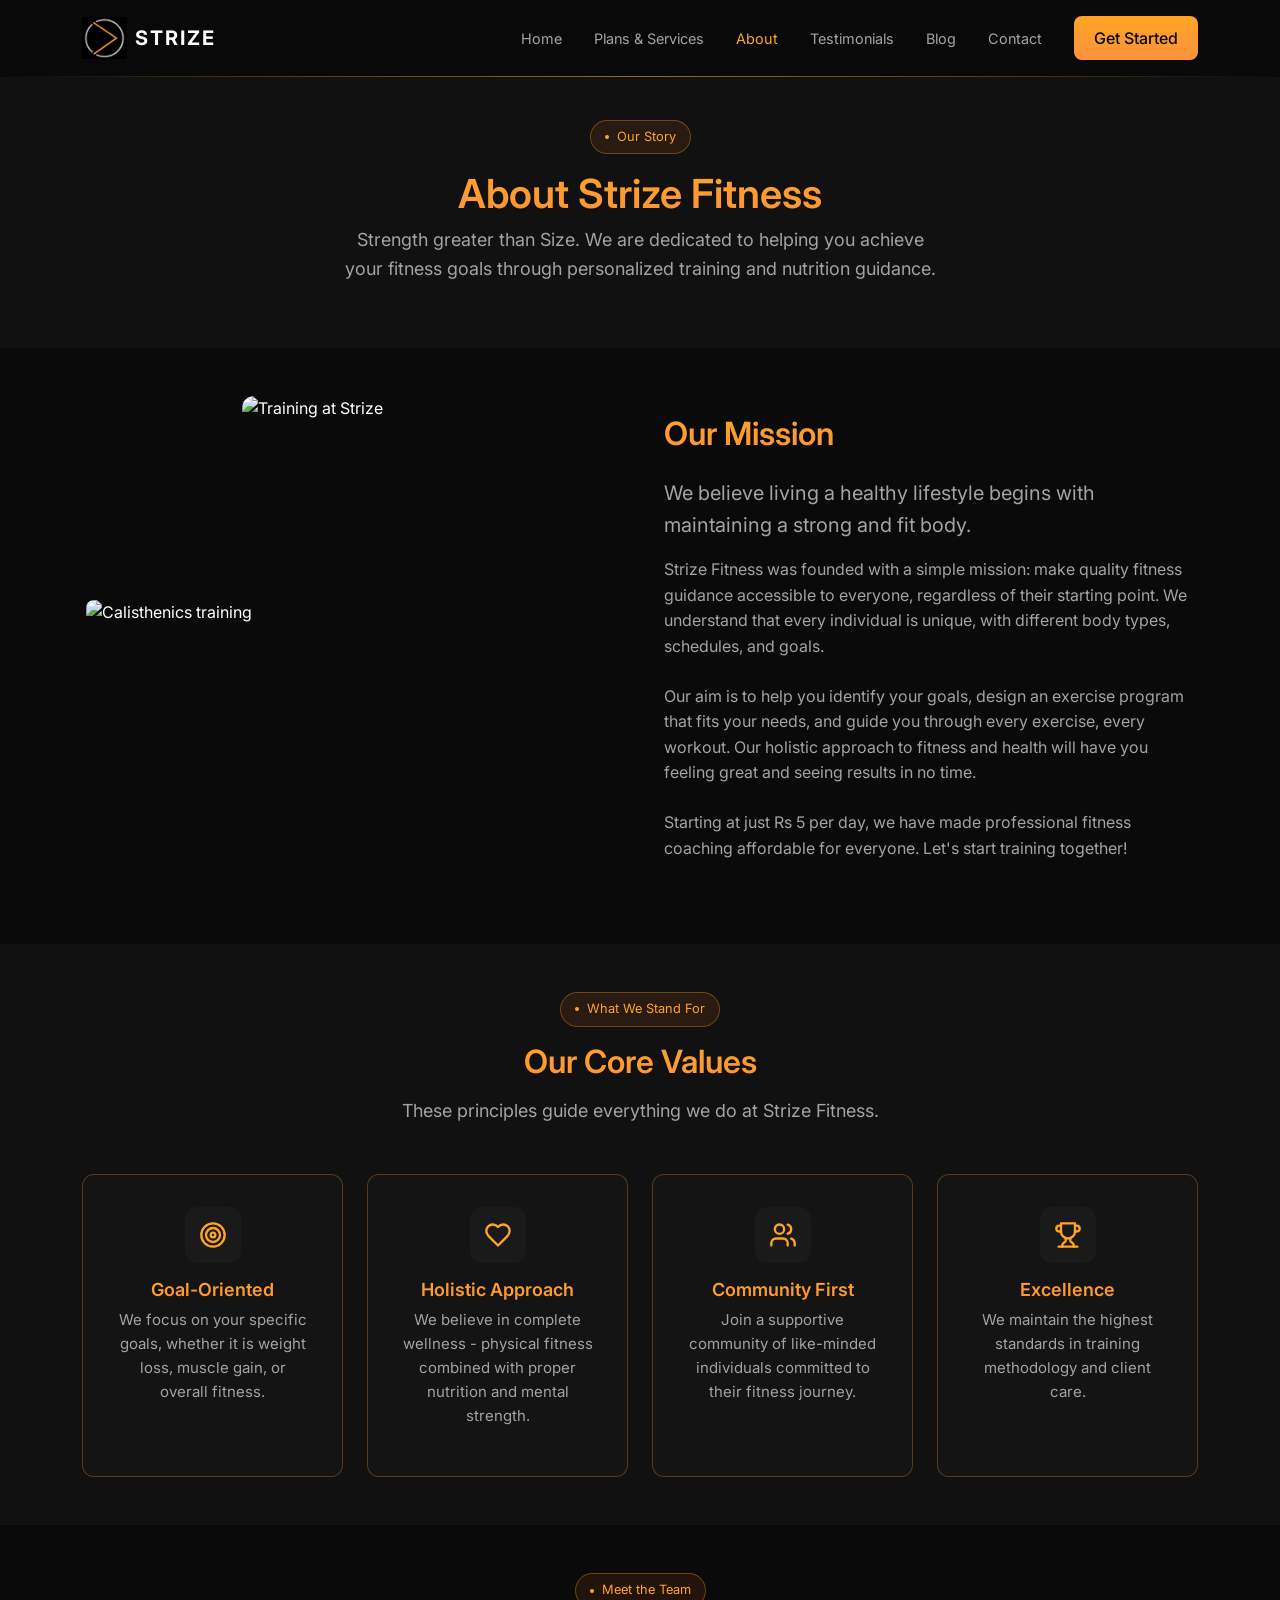
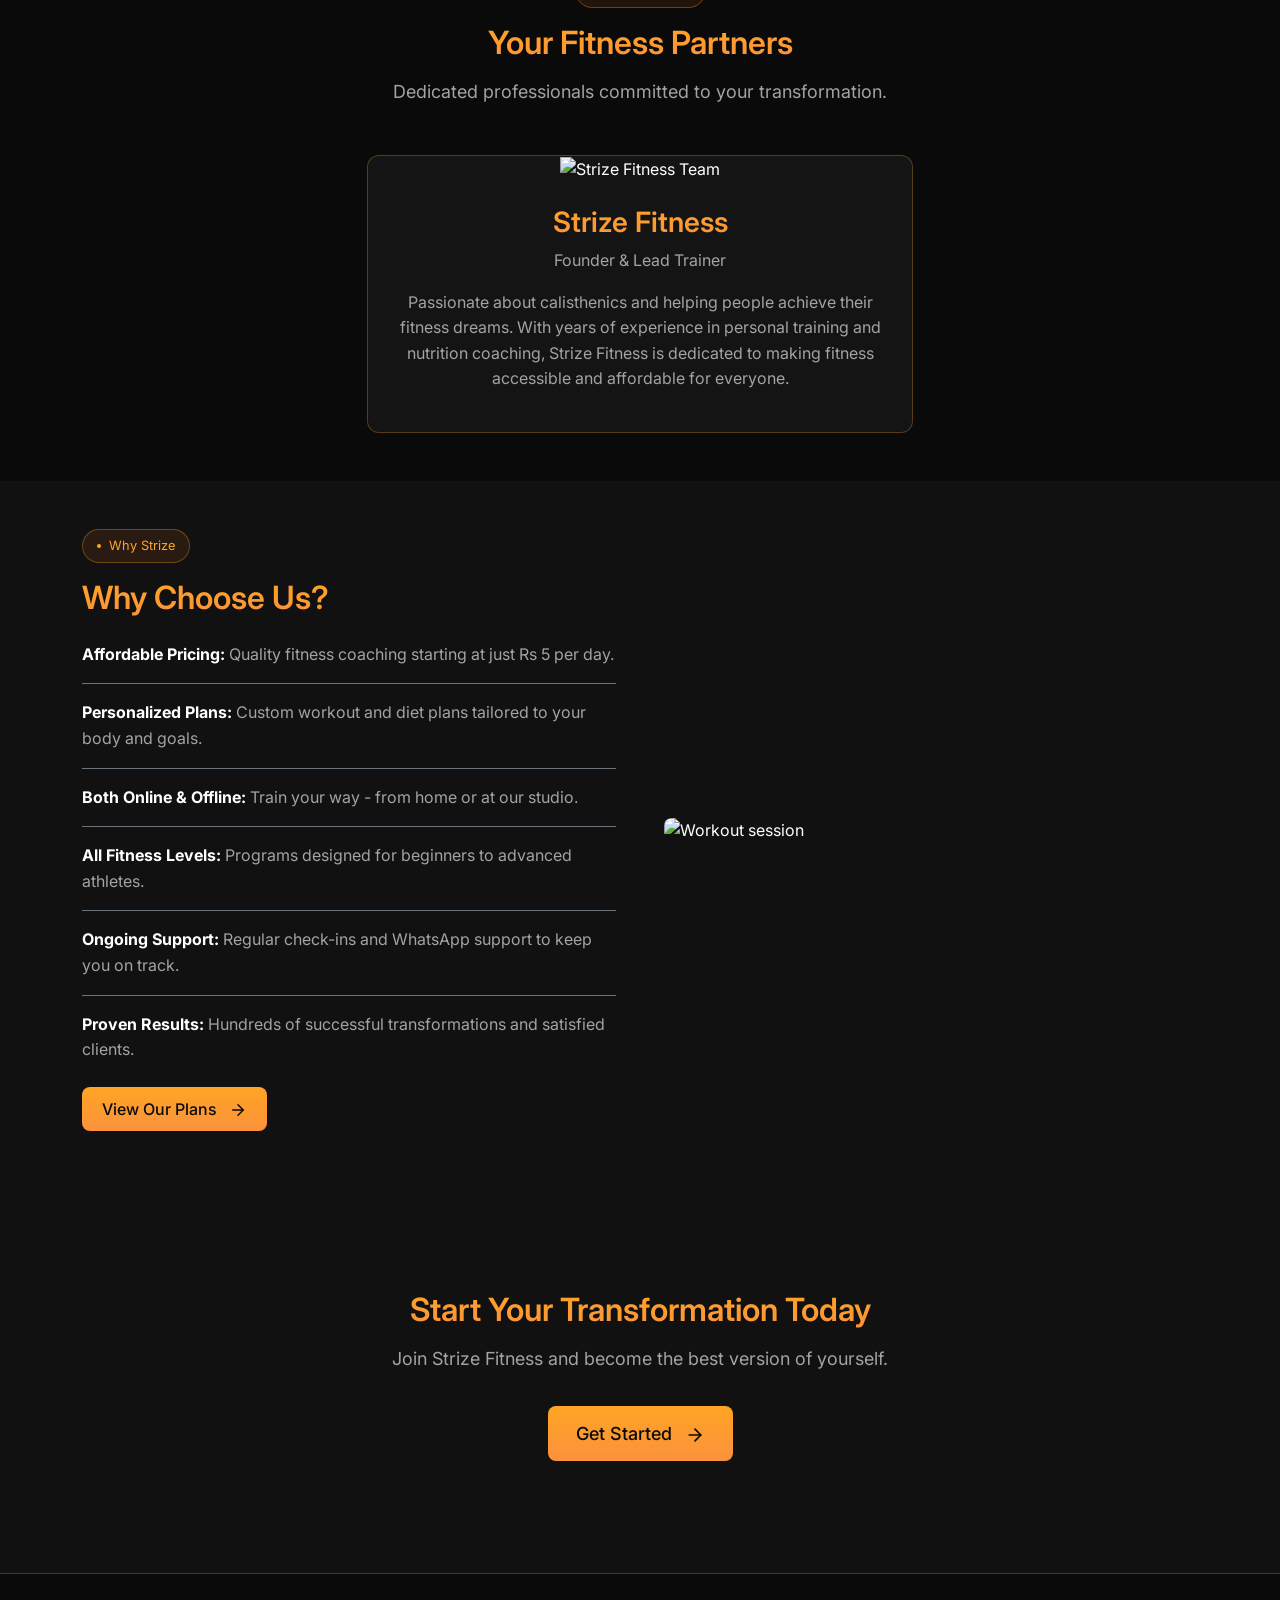
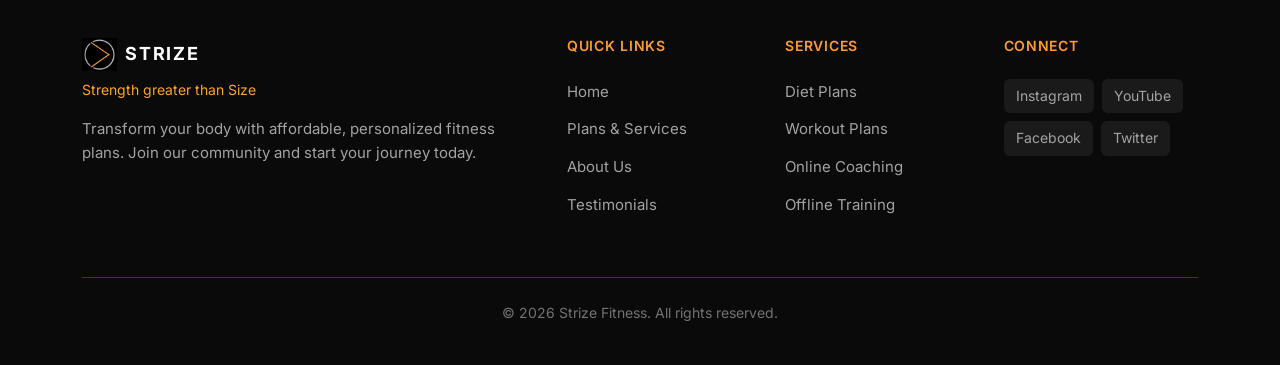
==== about.html @ a7164f9c "KR | entire code" ====
<!DOCTYPE html>
<html lang="en">

<head>
  <meta charset="UTF-8">
  <meta name="viewport" content="width=device-width, initial-scale=1.0">
  <title>About Us - Strize Fitness</title>
  <meta name="description"
    content="Learn about Strize Fitness - your partner in affordable fitness transformation. Strength greater than Size.">
  <link rel="preconnect" href="https://fonts.googleapis.com">
  <link rel="preconnect" href="https://fonts.gstatic.com" crossorigin>
  <link href="https://fonts.googleapis.com/css2?family=Inter:wght@400;500;600;700&display=swap" rel="stylesheet">
  <link href="https://cdn.jsdelivr.net/npm/bootstrap@5.3.3/dist/css/bootstrap.min.css" rel="stylesheet">
  <link href="./css/styles.css" rel="stylesheet">
  <script src="./js/scroll.js"></script>
  <script src="./js/active-link.js"></script>
</head>

<body>
  <!-- Navigation -->
  <nav class="navbar navbar-expand-lg fixed-top">
    <div class="container">
      <a class="navbar-brand" href="home.html">
        <img src="./assets/strize_logo_dark.jpeg" width="45" alt="">
        STRIZE
      </a>
      <button class="navbar-toggler" type="button" data-bs-toggle="collapse" data-bs-target="#navbarNav">
        <span class="navbar-toggler-icon"></span>
      </button>
      <div class="collapse navbar-collapse" id="navbarNav">
        <ul class="navbar-nav ms-auto me-3">
          <li class="nav-item">
            <a class="nav-link active" href="home.html">Home</a>
          </li>
          <li class="nav-item">
            <a class="nav-link" href="plans.html">Plans & Services</a>
          </li>
          <li class="nav-item">
            <a class="nav-link" href="about.html">About</a>
          </li>
          <li class="nav-item">
            <a class="nav-link" href="testimonials.html">Testimonials</a>
          </li>
          <li class="nav-item">
            <a class="nav-link" href="blog.html">Blog</a>
          </li>
          <li class="nav-item">
            <a class="nav-link" href="contact.html">Contact</a>
          </li>
        </ul>
        <button class="btn btn-accent" data-bs-toggle="modal" data-bs-target="#contactModal">Get Started</button>
      </div>
    </div>
  </nav>

  <!-- Hero -->
  <section class="section bg-secondary-dark" style="padding-top: 120px;">
    <div class="container text-center">
      <span class="section-tag">Our Story</span>
      <h1>About Strize Fitness</h1>
      <p class="section-desc mx-auto" style="max-width: 600px;">Strength greater than Size. We are dedicated to helping
        you achieve your fitness goals through personalized training and nutrition guidance.</p>
    </div>
  </section>

  <!-- Story Section -->
  <section class="section">
    <div class="container">
      <div class="row align-items-center g-5">
        <div class="col-lg-6">
          <div class="about-images">
            <img
              src="https://images.pexels.com/photos/4162579/pexels-photo-4162579.jpeg?auto=compress&cs=tinysrgb&w=600"
              alt="Training at Strize" class="about-img-1">
            <img
              src="https://images.pexels.com/photos/1556688/pexels-photo-1556688.jpeg?auto=compress&cs=tinysrgb&w=400"
              alt="Calisthenics training" class="about-img-2">
          </div>
        </div>
        <div class="col-lg-6">
          <h2 class="mb-4">Our Mission</h2>
          <p class="fs-5 text-accent mb-3">We believe living a healthy lifestyle begins with maintaining a strong and
            fit body.</p>
          <p class="text-secondary-custom mb-4">Strize Fitness was founded with a simple mission: make quality fitness
            guidance accessible to everyone, regardless of their starting point. We understand that every individual is
            unique, with different body types, schedules, and goals.</p>
          <p class="text-secondary-custom mb-4">Our aim is to help you identify your goals, design an exercise program
            that fits your needs, and guide you through every exercise, every workout. Our holistic approach to fitness
            and health will have you feeling great and seeing results in no time.</p>
          <p class="text-secondary-custom">Starting at just Rs 5 per day, we have made professional fitness coaching
            affordable for everyone. Let's start training together!</p>
        </div>
      </div>
    </div>
  </section>

  <!-- Values Section -->
  <section class="section bg-secondary-dark">
    <div class="container">
      <div class="section-header">
        <span class="section-tag">What We Stand For</span>
        <h2>Our Core Values</h2>
        <p class="section-desc">These principles guide everything we do at Strize Fitness.</p>
      </div>

      <div class="row g-4">
        <div class="col-lg-3 col-md-6">
          <div class="value-card">
            <div class="value-icon">
              <svg xmlns="http://www.w3.org/2000/svg" width="28" height="28" viewBox="0 0 24 24" fill="none"
                stroke="currentColor" stroke-width="2" stroke-linecap="round" stroke-linejoin="round">
                <circle cx="12" cy="12" r="10" />
                <circle cx="12" cy="12" r="6" />
                <circle cx="12" cy="12" r="2" />
              </svg>
            </div>
            <h4>Goal-Oriented</h4>
            <p class="text-secondary-custom">We focus on your specific goals, whether it is weight loss, muscle gain, or
              overall fitness.</p>
          </div>
        </div>
        <div class="col-lg-3 col-md-6">
          <div class="value-card">
            <div class="value-icon">
              <svg xmlns="http://www.w3.org/2000/svg" width="28" height="28" viewBox="0 0 24 24" fill="none"
                stroke="currentColor" stroke-width="2" stroke-linecap="round" stroke-linejoin="round">
                <path
                  d="M19 14c1.49-1.46 3-3.21 3-5.5A5.5 5.5 0 0 0 16.5 3c-1.76 0-3 .5-4.5 2-1.5-1.5-2.74-2-4.5-2A5.5 5.5 0 0 0 2 8.5c0 2.3 1.5 4.05 3 5.5l7 7Z" />
              </svg>
            </div>
            <h4>Holistic Approach</h4>
            <p class="text-secondary-custom">We believe in complete wellness - physical fitness combined with proper
              nutrition and mental strength.</p>
          </div>
        </div>
        <div class="col-lg-3 col-md-6">
          <div class="value-card">
            <div class="value-icon">
              <svg xmlns="http://www.w3.org/2000/svg" width="28" height="28" viewBox="0 0 24 24" fill="none"
                stroke="currentColor" stroke-width="2" stroke-linecap="round" stroke-linejoin="round">
                <path d="M16 21v-2a4 4 0 0 0-4-4H6a4 4 0 0 0-4 4v2" />
                <circle cx="9" cy="7" r="4" />
                <path d="M22 21v-2a4 4 0 0 0-3-3.87" />
                <path d="M16 3.13a4 4 0 0 1 0 7.75" />
              </svg>
            </div>
            <h4>Community First</h4>
            <p class="text-secondary-custom">Join a supportive community of like-minded individuals committed to their
              fitness journey.</p>
          </div>
        </div>
        <div class="col-lg-3 col-md-6">
          <div class="value-card">
            <div class="value-icon">
              <svg xmlns="http://www.w3.org/2000/svg" width="28" height="28" viewBox="0 0 24 24" fill="none"
                stroke="currentColor" stroke-width="2" stroke-linecap="round" stroke-linejoin="round">
                <path d="M6 9H4.5a2.5 2.5 0 0 1 0-5H6" />
                <path d="M18 9h1.5a2.5 2.5 0 0 0 0-5H18" />
                <path d="M4 22h16" />
                <path d="M10 14.66V17c0 .55-.47.98-.97 1.21C7.85 18.75 7 20.24 7 22" />
                <path d="M14 14.66V17c0 .55.47.98.97 1.21C16.15 18.75 17 20.24 17 22" />
                <path d="M18 2H6v7a6 6 0 0 0 12 0V2Z" />
              </svg>
            </div>
            <h4>Excellence</h4>
            <p class="text-secondary-custom">We maintain the highest standards in training methodology and client care.
            </p>
          </div>
        </div>
      </div>
    </div>
  </section>

  <!-- Team Section -->
  <section class="section">
    <div class="container">
      <div class="section-header">
        <span class="section-tag">Meet the Team</span>
        <h2>Your Fitness Partners</h2>
        <p class="section-desc">Dedicated professionals committed to your transformation.</p>
      </div>

      <div class="row justify-content-center">
        <div class="col-lg-6 col-md-8">
          <div class="card-custom text-center">
            <img
              src="https://images.pexels.com/photos/4162487/pexels-photo-4162487.jpeg?auto=compress&cs=tinysrgb&w=400"
              class="card-img-top" style="height: 300px; object-fit: cover;" alt="Strize Fitness Team">
            <div class="card-body-custom">
              <h3>Strize Fitness</h3>
              <p class="text-accent mb-3">Founder & Lead Trainer</p>
              <p class="text-secondary-custom">Passionate about calisthenics and helping people achieve their fitness
                dreams. With years of experience in personal training and nutrition coaching, Strize Fitness is
                dedicated to making fitness accessible and affordable for everyone.</p>
            </div>
          </div>
        </div>
      </div>
    </div>
  </section>

  <!-- Why Choose Us -->
  <section class="section bg-secondary-dark">
    <div class="container">
      <div class="row align-items-center g-5">
        <div class="col-lg-6 order-lg-2">
          <img src="https://images.pexels.com/photos/4162492/pexels-photo-4162492.jpeg?auto=compress&cs=tinysrgb&w=600"
            alt="Workout session" class="rounded-3 w-100" style="height: 500px; object-fit: cover;">
        </div>
        <div class="col-lg-6 order-lg-1">
          <span class="section-tag">Why Strize</span>
          <h2 class="mb-4">Why Choose Us?</h2>
          <ul class="list-unstyled mb-4">
            <li class="mb-3 pb-3 border-bottom border-secondary">
              <strong class="text-white">Affordable Pricing:</strong>
              <span class="text-secondary-custom"> Quality fitness coaching starting at just Rs 5 per day.</span>
            </li>
            <li class="mb-3 pb-3 border-bottom border-secondary">
              <strong class="text-white">Personalized Plans:</strong>
              <span class="text-secondary-custom"> Custom workout and diet plans tailored to your body and goals.</span>
            </li>
            <li class="mb-3 pb-3 border-bottom border-secondary">
              <strong class="text-white">Both Online & Offline:</strong>
              <span class="text-secondary-custom"> Train your way - from home or at our studio.</span>
            </li>
            <li class="mb-3 pb-3 border-bottom border-secondary">
              <strong class="text-white">All Fitness Levels:</strong>
              <span class="text-secondary-custom"> Programs designed for beginners to advanced athletes.</span>
            </li>
            <li class="mb-3 pb-3 border-bottom border-secondary">
              <strong class="text-white">Ongoing Support:</strong>
              <span class="text-secondary-custom"> Regular check-ins and WhatsApp support to keep you on track.</span>
            </li>
            <li class="mb-3">
              <strong class="text-white">Proven Results:</strong>
              <span class="text-secondary-custom"> Hundreds of successful transformations and satisfied clients.</span>
            </li>
          </ul>
          <a href="plans.html" class="btn btn-accent">View Our Plans
            <svg xmlns="http://www.w3.org/2000/svg" width="18" height="18" viewBox="0 0 24 24" fill="none"
              stroke="currentColor" stroke-width="2" stroke-linecap="round" stroke-linejoin="round" class="ms-2">
              <path d="M5 12h14" />
              <path d="m12 5 7 7-7 7" />
            </svg>
          </a>
        </div>
      </div>
    </div>
  </section>

  <!-- CTA -->
  <section class="section footer-section">
    <div class="container">
      <div class="cta-card">
        <h2>Start Your Transformation Today</h2>
        <p class="text-secondary-custom">Join Strize Fitness and become the best version of yourself.</p>
        <a href="plans.html" class="btn btn-accent btn-lg-custom">Get Started
          <svg xmlns="http://www.w3.org/2000/svg" width="20" height="20" viewBox="0 0 24 24" fill="none"
            stroke="currentColor" stroke-width="2" stroke-linecap="round" stroke-linejoin="round" class="ms-2">
            <path d="M5 12h14" />
            <path d="m12 5 7 7-7 7" />
          </svg>
        </a>
      </div>
    </div>
  </section>

  <!-- Footer -->
  <footer class="footer">
    <div class="container">
      <div class="row g-5">
        <div class="col-lg-5">
          <a href="home.html" class="footer-logo">
            <img src="./assets/strize_logo_dark.jpeg" width="35" alt="">
            <span class="footer-logo-text">STRIZE</span>
          </a>
          <p class="footer-tagline">Strength greater than Size</p>
          <p class="footer-desc">Transform your body with affordable, personalized fitness plans. Join our community and
            start your journey today.</p>
        </div>
        <div class="col-lg-7">
          <div class="row g-4">
            <div class="col-6 col-md-4">
              <h5 class="footer-heading">Quick Links</h5>
              <ul class="footer-links">
                <li><a href="home.html">Home</a></li>
                <li><a href="plans.html">Plans & Services</a></li>
                <li><a href="about.html">About Us</a></li>
                <li><a href="testimonials.html">Testimonials</a></li>
              </ul>
            </div>
            <div class="col-6 col-md-4">
              <h5 class="footer-heading">Services</h5>
              <ul class="footer-links">
                <li><a href="plans.html">Diet Plans</a></li>
                <li><a href="plans.html">Workout Plans</a></li>
                <li><a href="plans.html">Online Coaching</a></li>
                <li><a href="plans.html">Offline Training</a></li>
              </ul>
            </div>
            <div class="col-12 col-md-4">
              <h5 class="footer-heading">Connect</h5>
              <div class="footer-social">
                <a href="https://instagram.com" target="_blank" rel="noopener">Instagram</a>
                <a href="https://youtube.com" target="_blank" rel="noopener">YouTube</a>
                <a href="https://facebook.com" target="_blank" rel="noopener">Facebook</a>
                <a href="https://twitter.com" target="_blank" rel="noopener">Twitter</a>
              </div>
            </div>
          </div>
        </div>
      </div>
      <div class="footer-bottom">
        <p class="footer-copyright">&copy; 2026 Strize Fitness. All rights reserved.</p>
      </div>
    </div>
  </footer>

  <script src="https://cdn.jsdelivr.net/npm/bootstrap@5.3.3/dist/js/bootstrap.bundle.min.js"></script>
</body>

</html>
---- css/styles.css ----
/* Strize Fitness - Dark Theme */
:root {
    --bg-primary: #0a0a0a;
    --bg-secondary: #111111;
    --bg-tertiary: #1a1a1a;
    --bg-card: #141414;
    --text-primary: #ffffff;
    --text-secondary: #a3a3a3;
    --text-muted: #737373;
    --accent-primary: #ffa424;
    --accent-secondary: #fb923c;
    --accent-hover: #ffa424;
    --border-color: #ffa42452;
    --border-subtle: #ffa42447;
}

* {
    margin: 0;
    padding: 0;
    box-sizing: border-box;
}

html {
    scroll-behavior: smooth;
}

body {
    font-family: 'Inter', -apple-system, BlinkMacSystemFont, 'Segoe UI', Roboto, sans-serif;
    background: var(--bg-primary);
    color: var(--text-primary);
    line-height: 1.6;
}

a {
    color: inherit;
    text-decoration: none;
}

img {
    max-width: 100%;
    height: auto;
}

h1,
h2,
h3,
h4,
h5,
h6 {
    font-weight: 600;
    line-height: 1.2;
    background: linear-gradient(180deg, var(--accent-primary) 0%, var(--accent-secondary) 100%);
    -webkit-background-clip: text;
    -webkit-text-fill-color: transparent;
}

.article-content p{
    font-weight: normal !important;
}

/* Header */
.navbar {
    background: rgba(10, 10, 10, 0.95);
    backdrop-filter: blur(12px);
    -webkit-backdrop-filter: blur(12px);
    border-bottom: 1px solid transparent;
    border-image: linear-gradient(to right, transparent 0%, rgba(255, 164, 36, 0.4) 30%, rgba(255, 164, 36, 0.6) 50%, rgba(255, 164, 36, 0.4) 70%, transparent 100%);
    border-image-slice: 1;
    padding: 0.75rem 0;
    position: fixed;
    top: 0;
    left: 0;
    width: 100%;
    z-index: 1000;
    transition: background-color 0.3s ease, padding 0.3s ease;
}

.navbar.scrolled {
    background: rgba(10, 10, 10, 0.75);
    padding: 0.5rem 0;
}


.navbar-brand {
    display: flex;
    align-items: center;
    gap: 0.5rem;
    font-weight: 700;
    font-size: 1.25rem;
    letter-spacing: 0.1em;
    color: var(--text-primary) !important;
}

.navbar-brand svg {
    color: var(--accent-primary);
}

.nav-link {
    font-weight: normal !important;
    color: var(--text-secondary) !important;
    transition: color 0.15s ease;
    padding: 0.5rem 1rem !important;
    font-size: 0.9rem;
}

.nav-link:hover,
.nav-link.active {
    color: var(--accent-primary) !important;
}

.navbar-toggler {
    border-color: var(--border-color);
    padding: 0.5rem;
}

.navbar-toggler-icon {
    background-image: url("data:image/svg+xml,%3csvg xmlns='http://www.w3.org/2000/svg' viewBox='0 0 30 30'%3e%3cpath stroke='rgba(255, 255, 255, 0.75)' stroke-linecap='round' stroke-miterlimit='10' stroke-width='2' d='M4 7h22M4 15h22M4 23h22'/%3e%3c/svg%3e");
}

.btn-accent {
    background: linear-gradient(180deg, var(--accent-primary) 0%, var(--accent-secondary) 100%);
    color: var(--bg-primary);
    font-weight: 500;
    border: none;
    padding: 0.625rem 1.25rem;
    border-radius: 8px;
    transition: all 0.15s ease;
}

.btn-accent:hover {
    background: linear-gradient(0deg, var(--accent-primary) 0%, var(--accent-secondary) 100%);
    color: var(--bg-primary);
    transform: translateY(-1px);
    border: none;
}

.btn-outline-custom {
    background: transparent;
    color: var(--text-primary);
    border: 1px solid #ffa42452;
    padding: 0.625rem 1.25rem;
    border-radius: 8px;
    transition: all 0.15s ease;
}

.btn-outline-custom:hover {
    border-color: var(--accent-primary);
    color: var(--accent-primary);
}

.btn-lg-custom {
    padding: 0.875rem 1.75rem;
    font-size: 1.125rem;
}

/* Hero Section */
.hero {
    min-height: 100vh;
    display: flex;
    align-items: center;
    padding-top: 72px;
    position: relative;
    overflow: hidden;
}

.hero::before {
    content: '';
    position: absolute;
    top: 0;
    left: 50%;
    transform: translateX(-50%);
    width: 100%;
    height: 60%;
    background: radial-gradient(ellipse 80% 50% at 50% -20%, rgba(249, 115, 22, 0.15), transparent);
    pointer-events: none;
}

.hero-content {
    position: relative;
    z-index: 1;
    text-align: center;
    max-width: 800px;
    margin: 0 auto;
    padding: 60px 0px;
}

.badge-price {
    display: inline-block;
    padding: 0.5rem 1rem;
    background: var(--bg-tertiary);
    border: 1px solid var(--accent-primary);
    border-radius: 100px;
    font-size: 0.875rem;
    font-weight: 500;
    color: var(--accent-primary);
    margin-bottom: 1.5rem;
}

.hero-title {
    font-size: clamp(2.5rem, 5vw, 4rem);
    margin-bottom: 1.5rem;
    letter-spacing: -0.02em;
}

.gradient-text {
    background: linear-gradient(135deg, var(--accent-primary), var(--accent-secondary));
    -webkit-background-clip: text;
    -webkit-text-fill-color: transparent;
    background-clip: text;
}

.hero-subtitle {
    font-size: 1.1rem;
    color: var(--text-secondary);
    max-width: 600px;
    margin: 0 auto 2rem;
    line-height: 1.6;
    font-weight: normal;
}

.hero-stats {
    display: flex;
    align-items: center;
    justify-content: center;
    gap: 1.5rem;
    padding: 1rem 1.5rem;
    /* background: var(--bg-secondary); */
    border-radius: 12px;
    /* border: 1px solid var(--border-subtle); */
    max-width: fit-content;
    margin: 2rem auto 0;
}

.stat {
    display: flex;
    justify-content: center;
    align-items: center;
    gap: 5px;
}

.stat-value,
.stat-label {
    font-size: 0.8rem;
    font-weight: 500;
    color: var(--accent-primary);
    display: block;
}

/* .stat-label {
    font-size: 0.875rem;
    color: var(--text-muted);
} */

/* .stat-divider {
    width: 1px;
    height: 40px;
    background: var(--border-color);
} */

.stat-divider {
    width: 3px;
    /* Width of the circle */
    height: 3px;
    /* Height of the circle (must match width) */
    background-color: var(--accent-primary);
    /* Change this to match your brand color */
    border-radius: 50%;
    /* Turns the square into a perfect circle */
    flex-shrink: 0;
    /* Prevents the circle from squishing on small screens */
}

/* Section Styles */
.section {
    padding: 3rem 0;
}

.section-tag {
    display: inline-flex;
    align-items: center;
    padding: 0.375rem 0.875rem;
    background: rgba(249, 115, 22, 0.1);
    border-radius: 100px;
    font-size: 0.80rem;
    font-weight: normal;
    color: var(--accent-primary);
    margin-bottom: 1rem;
    border: 1px solid #ffa42452;
    gap: 8px;
}

.section-tag::before {
    content: "";
    width: 4px;
    height: 4px;
    background-color: var(--accent-primary);
    border-radius: 50%;
    display: inline-block;
}

.section-header {
    text-align: center;
    max-width: 600px;
    margin: 0 auto 3rem;
}

.section-header h2 {
    margin-bottom: 1rem;
}

.section-desc {
    font-size: 1.125rem;
    color: var(--text-secondary);
}

/* Cards */
.card-custom {
    background: var(--bg-card);
    border: 1px solid var(--border-subtle);
    border-radius: 12px;
    overflow: hidden;
    transition: all 0.25s ease;
}

.card-custom:hover {
    border-color: var(--border-color);
    transform: translateY(-2px);
}

.card-custom .card-img-top {
    height: 200px;
    object-fit: cover;
    transition: transform 0.4s ease;
}

.card-custom:hover .card-img-top {
    transform: scale(1.05);
}

.card-body-custom {
    padding: 1.5rem;
}

.card-icon {
    width: 48px;
    height: 48px;
    display: flex;
    align-items: center;
    justify-content: center;
    background: var(--bg-primary);
    border-radius: 10px;
    color: var(--accent-primary);
    margin-top: -2.5rem;
    margin-bottom: 1rem;
    position: relative;
    z-index: 1;
}

/* Feature Cards */
.feature-card {
    position: relative;
}

.feature-card .card-icon {
    position: absolute;
    bottom: 1rem;
    left: 1rem;
    margin: 0;
}

/* Testimonial Cards */
.testimonial-card {
    padding: 1.5rem;
    display: flex;
    flex-direction: column;
}

.testimonial-quote {
    font-size: 0.9375rem;
    font-style: italic;
    color: var(--text-secondary);
    line-height: 1.7;
    flex: 1;
    margin-bottom: 1.5rem;
}

.testimonial-author {
    display: flex;
    align-items: center;
    gap: 1rem;
    padding-top: 1.5rem;
    border-top: 1px solid var(--border-subtle);
}

.author-avatar {
    width: 48px;
    height: 48px;
    border-radius: 50%;
    object-fit: cover;
}

.author-name {
    font-weight: 600;
    color: var(--text-primary);
    display: block;
}

.author-role {
    font-size: 0.875rem;
    color: var(--accent-primary);
}

/* Pricing Cards */
.pricing-card {
    background: var(--bg-card);
    border: 1px solid var(--border-subtle);
    border-radius: 12px;
    padding: 2rem;
    position: relative;
    height: 100%;
}

.pricing-card.popular {
    border-color: var(--accent-primary);
    background: linear-gradient(180deg, rgba(249, 115, 22, 0.05), transparent);
}

.popular-badge {
    position: absolute;
    top: -12px;
    left: 50%;
    transform: translateX(-50%);
    display: flex;
    align-items: center;
    gap: 0.25rem;
    padding: 0.375rem 1rem;
    background: var(--accent-primary);
    color: var(--bg-primary);
    font-size: 0.75rem;
    font-weight: 600;
    border-radius: 100px;
    white-space: nowrap;
}

.plan-icon {
    width: 48px;
    height: 48px;
    display: flex;
    align-items: center;
    justify-content: center;
    background: var(--bg-tertiary);
    border-radius: 10px;
    color: var(--accent-primary);
    margin-bottom: 1rem;
}

.plan-name {
    font-size: 1.25rem;
    margin-bottom: 0.5rem;
}

.plan-description {
    font-size: 0.9375rem;
    color: var(--text-secondary);
    margin-bottom: 1.5rem;
}

.plan-price {
    margin-bottom: 0.25rem;
}

.price-amount {
    font-size: 2.5rem;
    font-weight: 700;
    color: var(--text-primary);
}

.price-period {
    font-size: 1rem;
    color: var(--text-muted);
}

.price-note {
    font-size: 0.8125rem;
    color: var(--text-muted);
    margin-bottom: 1.5rem;
}

.plan-features {
    list-style: none;
    padding: 0;
    margin-bottom: 1.5rem;
}

.plan-features li {
    display: flex;
    align-items: center;
    gap: 0.5rem;
    padding: 0.5rem 0;
    font-size: 0.9375rem;
    color: var(--text-secondary);
}

.plan-features li svg {
    color: var(--accent-primary);
    flex-shrink: 0;
}

/* About Section */
.about-images {
    position: relative;
    height: 500px;
}

.about-img-1 {
    position: absolute;
    top: 0;
    right: 0;
    width: 70%;
    height: 350px;
    object-fit: cover;
    border-radius: 12px;
}

.about-img-2 {
    position: absolute;
    bottom: 0;
    left: 0;
    width: 50%;
    height: 300px;
    object-fit: cover;
    border-radius: 12px;
    border: 4px solid var(--bg-primary);
}

/* Values Grid */
.value-card {
    background: var(--bg-card);
    border: 1px solid var(--border-subtle);
    border-radius: 12px;
    padding: 2rem;
    text-align: center;
    height: 100%;
    transition: all 0.25s ease;
}

.value-card:hover {
    border-color: var(--border-color);
    transform: translateY(-2px);
}

.value-icon {
    width: 56px;
    height: 56px;
    display: flex;
    align-items: center;
    justify-content: center;
    background: var(--bg-tertiary);
    border-radius: 12px;
    color: var(--accent-primary);
    margin: 0 auto 1rem;
}

.value-card h4 {
    font-size: 1.125rem;
    margin-bottom: 0.5rem;
}

.value-card p {
    font-size: 0.9375rem;
    line-height: 1.6;
}

/* CTA Card */
.cta-card {
    /* border: 1px solid var(--text-secondary); */
    border-radius: 16px;
    padding: 4rem;
    text-align: center;
}

.cta-card h2 {
    margin-bottom: 1rem;
}

.cta-card p {
    max-width: 500px;
    margin: 0 auto 2rem;
    font-size: 1.125rem;
}

/* Footer */
.footer {
    border-top: 1px solid var(--border-subtle);
    padding-top: 4rem;
}

.footer-section{
    background-color:#111111;
}

.footer-logo {
    display: inline-flex;
    align-items: center;
    gap: 0.5rem;
    margin-bottom: 0.5rem;
}

.footer-logo svg {
    color: var(--accent-primary);
}

.footer-logo-text {
    font-size: 1.125rem;
    font-weight: 700;
    letter-spacing: 0.1em;
}

.footer-tagline {
    font-size: 0.875rem;
    color: var(--accent-primary);
    margin-bottom: 1rem;
}

.footer-desc {
    font-size: 0.9375rem;
    line-height: 1.6;
    color: var(--text-secondary);
}

.footer-heading {
    font-size: 0.875rem;
    font-weight: 600;
    text-transform: uppercase;
    letter-spacing: 0.05em;
    margin-bottom: 1.5rem;
    color: var(--text-primary);
}

.footer-links {
    list-style: none;
    padding: 0;
    margin: 0;
}

.footer-links li {
    margin-bottom: 0.75rem;
}

.footer-links a {
    font-size: 0.9375rem;
    color: var(--text-secondary);
    transition: color 0.15s ease;
}

.footer-links a:hover {
    color: var(--accent-primary);
}

.footer-social {
    display: flex;
    flex-wrap: wrap;
    gap: 0.5rem;
}

.footer-social a {
    display: inline-flex;
    align-items: center;
    padding: 0.375rem 0.75rem;
    border-radius: 6px;
    background: var(--bg-tertiary);
    color: var(--text-secondary);
    font-size: 0.875rem;
    transition: all 0.15s ease;
}

.footer-social a:hover {
    background: var(--accent-primary);
    color: var(--bg-primary);
}

.footer-bottom {
    border-top: 1px solid var(--border-subtle);
    padding: 1.5rem 0;
    margin-top: 3rem;
    text-align: center;
}

.footer-copyright {
    font-size: 0.875rem;
    color: var(--text-muted);
}

/* Stats Section */
.stats-grid {
    display: grid;
    grid-template-columns: repeat(4, 1fr);
    gap: 2rem;
    text-align: center;
}

.stat-item {
    display: flex;
    flex-direction: column;
    gap: 0.5rem;
}

.stat-number {
    font-size: 3rem;
    font-weight: 700;
    color: var(--accent-primary);
    line-height: 1;
}

.stats-section {
    background: var(--bg-secondary);
}

/* Rating Stars */
.rating {
    display: flex;
    gap: 2px;
    color: var(--accent-primary);
}

/* Testimonial Highlight */
.testimonial-highlight {
    margin-bottom: 1.5rem;
}

.testimonial-highlight span {
    display: inline-block;
    padding: 0.375rem 0.75rem;
    background: rgba(249, 115, 22, 0.1);
    border-radius: 100px;
    font-size: 0.8125rem;
    font-weight: 500;
    color: var(--accent-primary);
}

/* Quote Icon */
.quote-icon {
    color: var(--accent-primary);
    opacity: 0.5;
}

/* Responsive */
@media (max-width: 991px) {
    .hero-stats {
        flex-wrap: wrap;
        gap: 1rem;
        padding: 1rem;
    }

    .stat-divider {
        display: none;
    }

    .about-images {
        height: 400px;
        margin-bottom: 2rem;
    }

    .about-img-1 {
        width: 80%;
        height: 300px;
    }

    .about-img-2 {
        width: 55%;
        height: 250px;
    }

    .stats-grid {
        grid-template-columns: repeat(2, 1fr);
    }
}

@media (max-width: 767px) {
    .section {
        padding: 3rem 0;
    }

    .hero {
        min-height: auto;
        padding: 5rem 0 3rem;
    }

    .hero-title {
        font-size: 2rem;
    }

    .hero-subtitle {
        font-size: 1rem;
    }

    .cta-card {
        padding: 2rem;
    }

    .stat-number {
        font-size: 2.5rem;
    }
}

/* Utility Classes */
.bg-secondary-dark {
    background: var(--bg-secondary);
}

.text-accent {
    color: var(--text-secondary);
}

.text-secondary-custom {
    color: var(--text-secondary);
}

/* Contact Form Styles */
.form-alert {
    margin-bottom: 1rem;
    border-radius: 8px;
}

.form-alert.alert-success {
    background: rgba(34, 197, 94, 0.1);
    border: 1px solid rgba(34, 197, 94, 0.3);
    color: #22c55e;
}

.form-alert.alert-danger {
    background: rgba(239, 68, 68, 0.1);
    border: 1px solid rgba(239, 68, 68, 0.3);
    color: #ef4444;
}

.modal-content {
    background: var(--bg-card);
    border: 1px solid #ffa42452;
    border-radius: 16px;
}

.modal-header {
    border-bottom: 1px solid var(--border-subtle);
    padding: 1.5rem;
}

.modal-title {
    color: var(--text-primary);
}

.btn-close {
    filter: invert(1) brightness(0.8);
}

.modal-body {
    padding: 1.5rem;
}

.modal-footer {
    border-top: 1px solid var(--border-subtle);
    padding: 1rem 1.5rem;
}

.form-label {
    color: var(--text-primary);
    font-weight: 500;
    margin-bottom: 0.5rem;
    font-size: 0.8rem;
}

.form-control {
    background: var(--bg-tertiary);
    border: 1px solid var(--border-color);
    color: var(--text-primary);
    border-radius: 8px;
}

.form-control:focus {
    background: var(--bg-tertiary);
    border-color: var(--accent-primary);
    color: var(--text-primary);
    box-shadow: 0 0 0 3px rgba(249, 115, 22, 0.1);
}

.form-control::placeholder {
    color: var(--text-muted);
    font-size: 0.7rem;
}

.form-text {
    color: var(--text-muted);
}

/* Contact Page */
.contact-info-card {
    background: var(--bg-card);
    border: 1px solid var(--border-subtle);
    border-radius: 12px;
    padding: 2rem;
    height: 100%;
}

.contact-icon {
    width: 48px;
    height: 48px;
    display: flex;
    align-items: center;
    justify-content: center;
    background: rgba(249, 115, 22, 0.1);
    border-radius: 10px;
    color: var(--accent-primary);
    margin-bottom: 1rem;
}

.contact-info-card h4 {
    margin-bottom: 0.5rem;
}

.contact-info-card p {
    color: var(--text-secondary);
}

.contact-form-card {
    background: var(--bg-card);
    border: 1px solid var(--border-subtle);
    border-radius: 12px;
    padding: 2rem;
}
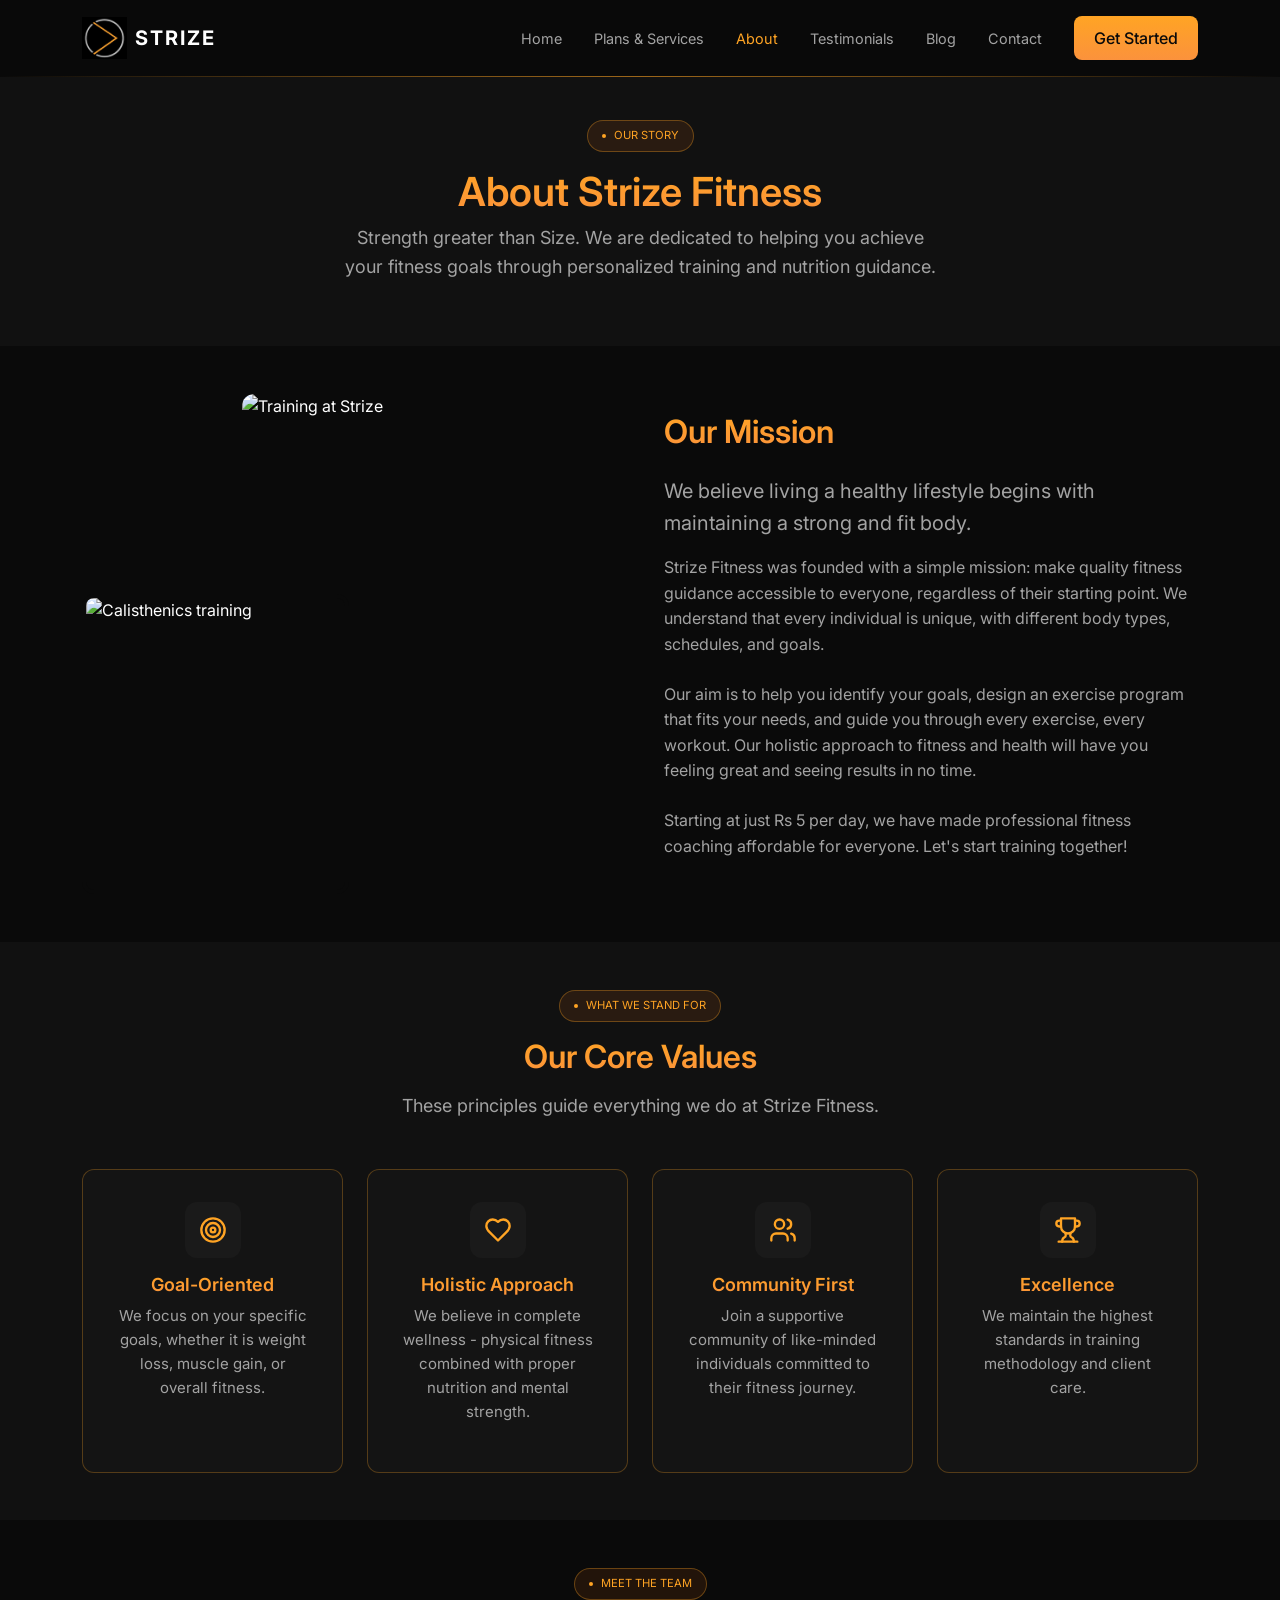
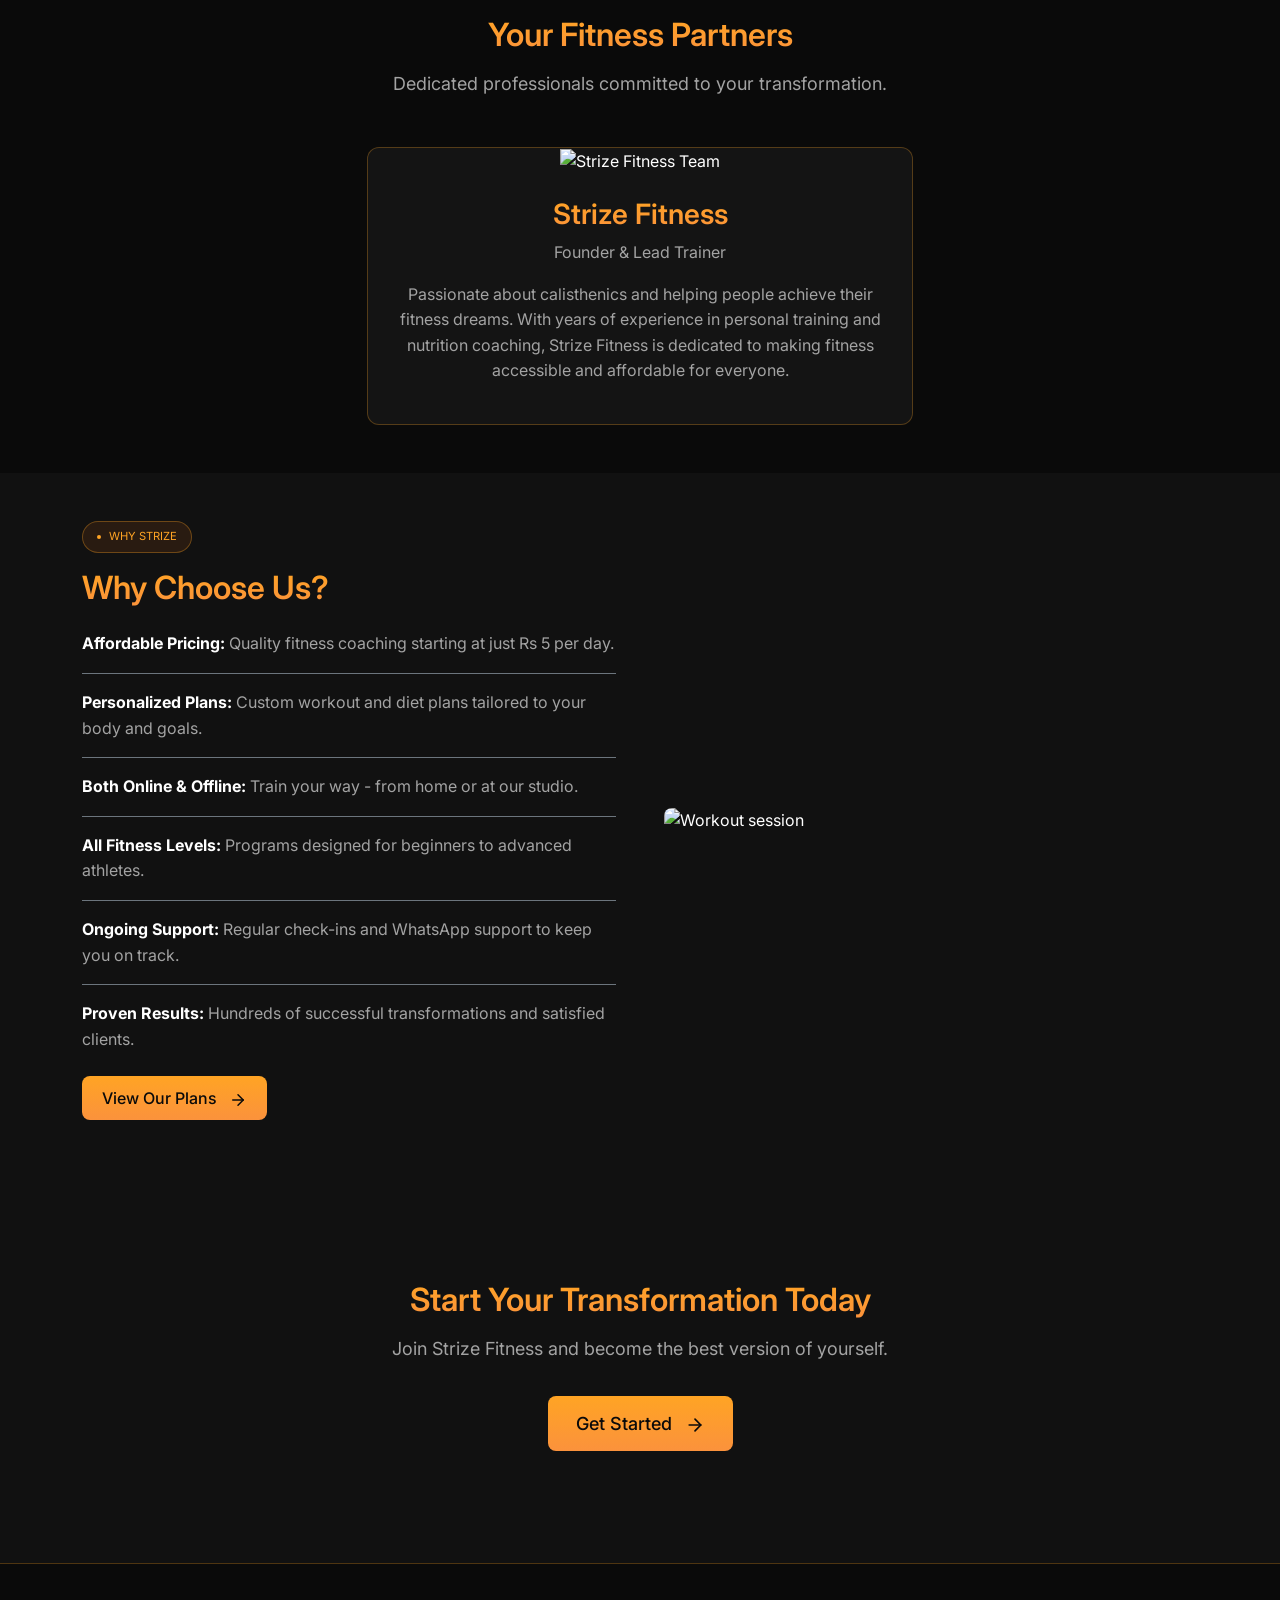
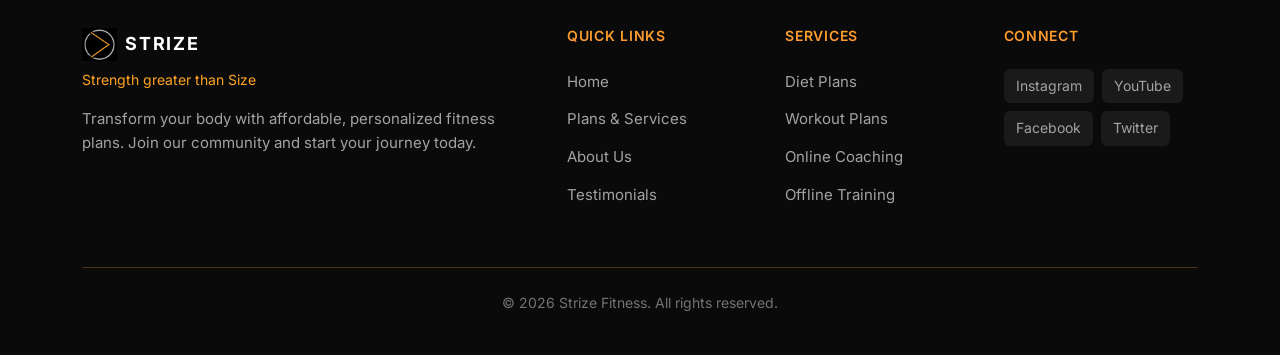
==== commit 978ed6fe: "KR | appear animation effect updates" ====
--- a/about.html
+++ b/about.html
@@ -19,8 +19,8 @@
 <body>
   <!-- Navigation -->
   <nav class="navbar navbar-expand-lg fixed-top">
-    <div class="container">
-      <a class="navbar-brand" href="home.html">
+    <div class="container animate-children">
+      <a class="navbar-brand" href="index.html">
         <img src="./assets/strize_logo_dark.jpeg" width="45" alt="">
         STRIZE
       </a>
@@ -30,7 +30,7 @@
       <div class="collapse navbar-collapse" id="navbarNav">
         <ul class="navbar-nav ms-auto me-3">
           <li class="nav-item">
-            <a class="nav-link active" href="home.html">Home</a>
+            <a class="nav-link active" href="index.html">Home</a>
           </li>
           <li class="nav-item">
             <a class="nav-link" href="plans.html">Plans & Services</a>
@@ -54,8 +54,8 @@
   </nav>
 
   <!-- Hero -->
-  <section class="section bg-secondary-dark" style="padding-top: 120px;">
-    <div class="container text-center">
+  <section data-animate-section class="section bg-secondary-dark" style="padding-top: 120px;">
+    <div class="container text-center animate-children">
       <span class="section-tag">Our Story</span>
       <h1>About Strize Fitness</h1>
       <p class="section-desc mx-auto" style="max-width: 600px;">Strength greater than Size. We are dedicated to helping
@@ -64,8 +64,8 @@
   </section>
 
   <!-- Story Section -->
-  <section class="section">
-    <div class="container">
+  <section data-animate-section class="section">
+    <div class="container animate-children">
       <div class="row align-items-center g-5">
         <div class="col-lg-6">
           <div class="about-images">
@@ -95,8 +95,8 @@
   </section>
 
   <!-- Values Section -->
-  <section class="section bg-secondary-dark">
-    <div class="container">
+  <section data-animate-section class="section bg-secondary-dark">
+    <div class="container animate-children">
       <div class="section-header">
         <span class="section-tag">What We Stand For</span>
         <h2>Our Core Values</h2>
@@ -172,8 +172,8 @@
   </section>
 
   <!-- Team Section -->
-  <section class="section">
-    <div class="container">
+  <section data-animate-section class="section">
+    <div class="container animate-children">
       <div class="section-header">
         <span class="section-tag">Meet the Team</span>
         <h2>Your Fitness Partners</h2>
@@ -200,8 +200,8 @@
   </section>
 
   <!-- Why Choose Us -->
-  <section class="section bg-secondary-dark">
-    <div class="container">
+  <section data-animate-section class="section bg-secondary-dark">
+    <div class="container animate-children">
       <div class="row align-items-center g-5">
         <div class="col-lg-6 order-lg-2">
           <img src="https://images.pexels.com/photos/4162492/pexels-photo-4162492.jpeg?auto=compress&cs=tinysrgb&w=600"
@@ -249,8 +249,8 @@
   </section>
 
   <!-- CTA -->
-  <section class="section footer-section">
-    <div class="container">
+  <section data-animate-section class="section footer-section">
+    <div class="container animate-children">
       <div class="cta-card">
         <h2>Start Your Transformation Today</h2>
         <p class="text-secondary-custom">Join Strize Fitness and become the best version of yourself.</p>
@@ -267,10 +267,10 @@
 
   <!-- Footer -->
   <footer class="footer">
-    <div class="container">
+    <div class="container animate-children">
       <div class="row g-5">
         <div class="col-lg-5">
-          <a href="home.html" class="footer-logo">
+          <a href="index.html" class="footer-logo">
             <img src="./assets/strize_logo_dark.jpeg" width="35" alt="">
             <span class="footer-logo-text">STRIZE</span>
           </a>
@@ -283,7 +283,7 @@
             <div class="col-6 col-md-4">
               <h5 class="footer-heading">Quick Links</h5>
               <ul class="footer-links">
-                <li><a href="home.html">Home</a></li>
+                <li><a href="index.html">Home</a></li>
                 <li><a href="plans.html">Plans & Services</a></li>
                 <li><a href="about.html">About Us</a></li>
                 <li><a href="testimonials.html">Testimonials</a></li>
--- a/css/styles.css
+++ b/css/styles.css
@@ -1,4 +1,54 @@
-/* Strize Fitness - Dark Theme */
+[data-animate-section] .animate-children>* {
+    opacity: 0;
+    transform: translateY(30px);
+    transition: opacity 0.8s cubic-bezier(0.25, 1, 0.5, 1),
+        transform 0.8s cubic-bezier(0.25, 1, 0.5, 1);
+    will-change: opacity, transform;
+}
+
+/* Active state: Fade in and move to original position */
+.active.animate-children>*,
+.active .animate-children>* {
+    opacity: 1;
+    transform: translateY(0);
+}
+
+/* Automatic staggered delays for children */
+.active .animate-children>*:nth-child(1) {
+    transition-delay: 0.1s;
+}
+
+.active .animate-children>*:nth-child(2) {
+    transition-delay: 0.2s;
+}
+
+.active .animate-children>*:nth-child(3) {
+    transition-delay: 0.3s;
+}
+
+.active .animate-children>*:nth-child(4) {
+    transition-delay: 0.4s;
+}
+
+.active .animate-children>*:nth-child(5) {
+    transition-delay: 0.5s;
+}
+
+.active .animate-children>*:nth-child(6) {
+    transition-delay: 0.6s;
+}
+
+
+
+
+
+
+
+
+
+
+
+
 :root {
     --bg-primary: #0a0a0a;
     --bg-secondary: #111111;
@@ -54,7 +104,7 @@
     -webkit-text-fill-color: transparent;
 }
 
-.article-content p{
+.article-content p {
     font-weight: normal !important;
 }
 
@@ -281,12 +331,13 @@
     padding: 0.375rem 0.875rem;
     background: rgba(249, 115, 22, 0.1);
     border-radius: 100px;
-    font-size: 0.80rem;
+    font-size: 0.7rem;
     font-weight: normal;
     color: var(--accent-primary);
     margin-bottom: 1rem;
     border: 1px solid #ffa42452;
     gap: 8px;
+    text-transform: uppercase;
 }
 
 .section-tag::before {
@@ -595,8 +646,8 @@
     padding-top: 4rem;
 }
 
-.footer-section{
-    background-color:#111111;
+.footer-section {
+    background-color: #111111;
 }
 
 .footer-logo {
